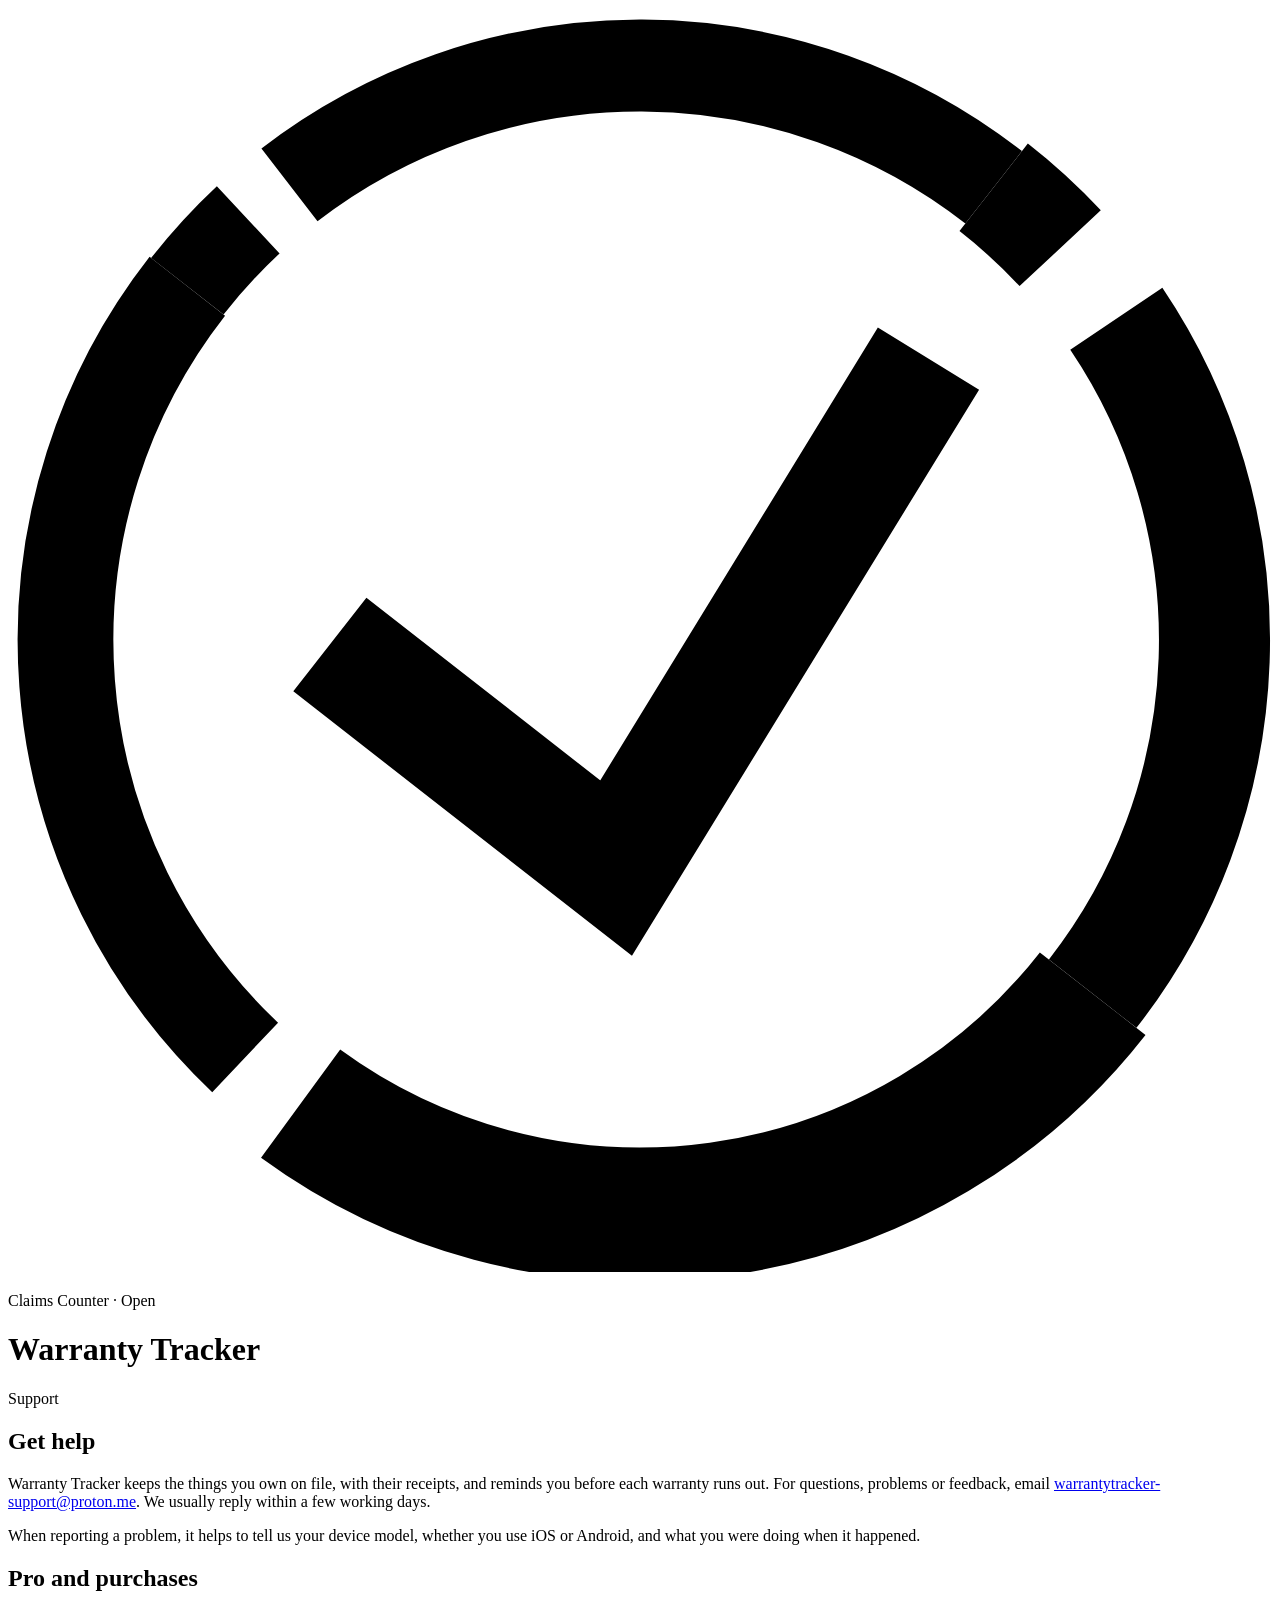
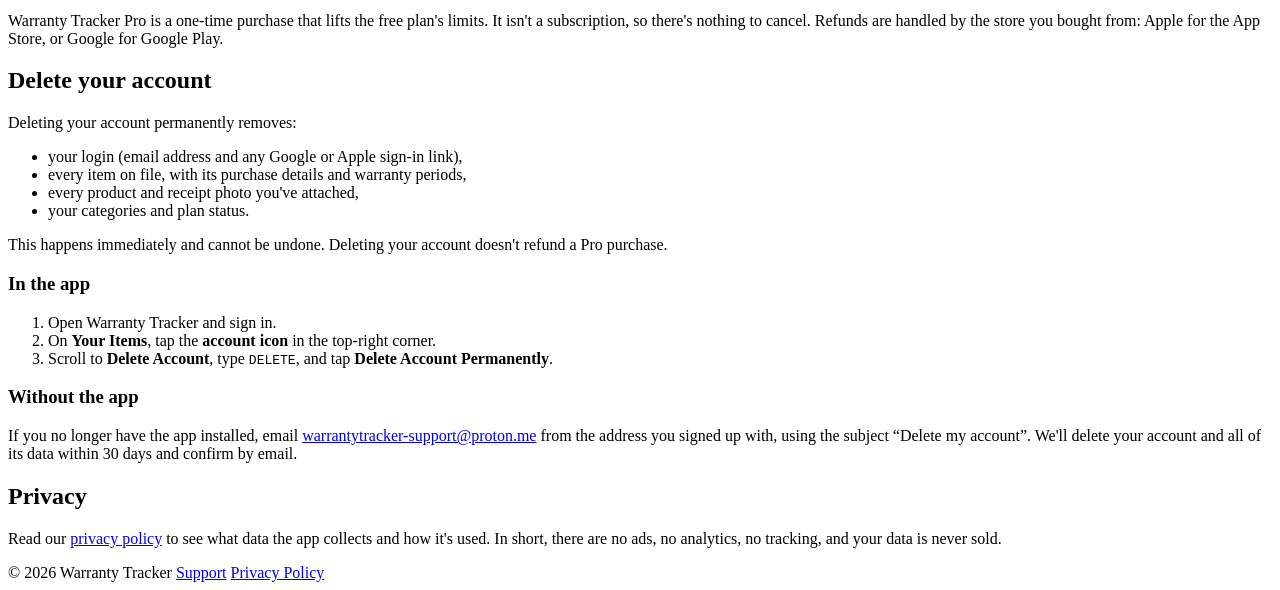
==== index.html @ 3df62c67 "Publish index.html (from warranty-tracker@84dca9d)" ====
<!doctype html>
<html lang="en">
<head>
  <meta charset="utf-8">
  <meta name="viewport" content="width=device-width, initial-scale=1">
  <title>Warranty Tracker Support</title>
  <meta name="description" content="Help, contact details and account deletion for the Warranty Tracker app.">
  <link rel="icon" href="favicon.png">
  <link rel="preconnect" href="https://fonts.googleapis.com">
  <link rel="preconnect" href="https://fonts.gstatic.com" crossorigin>
  <link href="https://fonts.googleapis.com/css2?family=Barlow:wght@400;600&family=Barlow+Condensed:wght@600;700&family=IBM+Plex+Mono:wght@400;500&display=swap" rel="stylesheet">
  <link rel="stylesheet" href="style.css">
</head>
<body>
  <header class="booth">
    <div class="booth-inner">
      <svg viewBox="0 0 66 66" fill="none" stroke="currentColor" aria-hidden="true"><g transform="rotate(-7 33 33)"><path d="M19.09 33.45L30.31 44.67L47.81 22.68" stroke-width="6.2" stroke-linecap="square"/><path d="M11.79 11.79A30 30 0 0 1 15.37 8.73" stroke-width="4.8"/><path d="M17.73 7.18A30 30 0 0 1 54.21 11.79" stroke-width="4.8"/><path d="M54.21 11.79A30 30 0 0 1 57.27 15.37" stroke-width="5.8"/><path d="M59.73 19.38A30 30 0 0 1 54.21 54.21" stroke-width="5.8"/><path d="M54.21 54.21A30 30 0 0 1 12.46 54.87" stroke-width="7"/><path d="M9.88 52.12A30 30 0 0 1 11.79 11.79" stroke-width="5"/></g></svg>
      <div>
        <p class="kicker">Claims Counter · Open</p>
        <h1>Warranty Tracker</h1>
      </div>
    </div>
  </header>

  <main>
    <article class="stub">
      <span class="overprint">Support</span>

      <h2>Get help</h2>
      <p>
        Warranty Tracker keeps the things you own on file, with their receipts, and reminds you before
        each warranty runs out. For questions, problems or feedback, email
        <a href="mailto:warrantytracker-support@proton.me">warrantytracker-support@proton.me</a>.
        We usually reply within a few working days.
      </p>
      <p>When reporting a problem, it helps to tell us your device model, whether you use iOS or Android, and what you were doing when it happened.</p>

      <h2>Pro and purchases</h2>
      <p>
        Warranty Tracker Pro is a one-time purchase that lifts the free plan's limits. It isn't a
        subscription, so there's nothing to cancel. Refunds are handled by the store you bought from:
        Apple for the App Store, or Google for Google Play.
      </p>

      <h2 id="delete-account">Delete your account</h2>
      <p>Deleting your account permanently removes:</p>
      <ul>
        <li>your login (email address and any Google or Apple sign-in link),</li>
        <li>every item on file, with its purchase details and warranty periods,</li>
        <li>every product and receipt photo you've attached,</li>
        <li>your categories and plan status.</li>
      </ul>
      <p>
        This happens immediately and cannot be undone. Deleting your account doesn't refund a Pro purchase.
      </p>

      <div class="danger">
        <h3>In the app</h3>
        <ol>
          <li>Open Warranty Tracker and sign in.</li>
          <li>On <strong>Your Items</strong>, tap the <strong>account icon</strong> in the top-right corner.</li>
          <li>Scroll to <strong>Delete Account</strong>, type <code>DELETE</code>, and tap
            <strong>Delete Account Permanently</strong>.</li>
        </ol>
      </div>

      <h3>Without the app</h3>
      <p>
        If you no longer have the app installed, email
        <a href="mailto:warrantytracker-support@proton.me?subject=Delete%20my%20account">warrantytracker-support@proton.me</a>
        from the address you signed up with, using the subject “Delete my account”. We'll delete your
        account and all of its data within 30 days and confirm by email.
      </p>

      <h2>Privacy</h2>
      <p>
        Read our <a href="privacy.html">privacy policy</a> to see what data the app collects and how it's
        used. In short, there are no ads, no analytics, no tracking, and your data is never sold.
      </p>
    </article>
  </main>

  <footer>
    <span>© 2026 Warranty Tracker</span>
    <a href="./">Support</a>
    <a href="privacy.html">Privacy Policy</a>
  </footer>
</body>
</html>
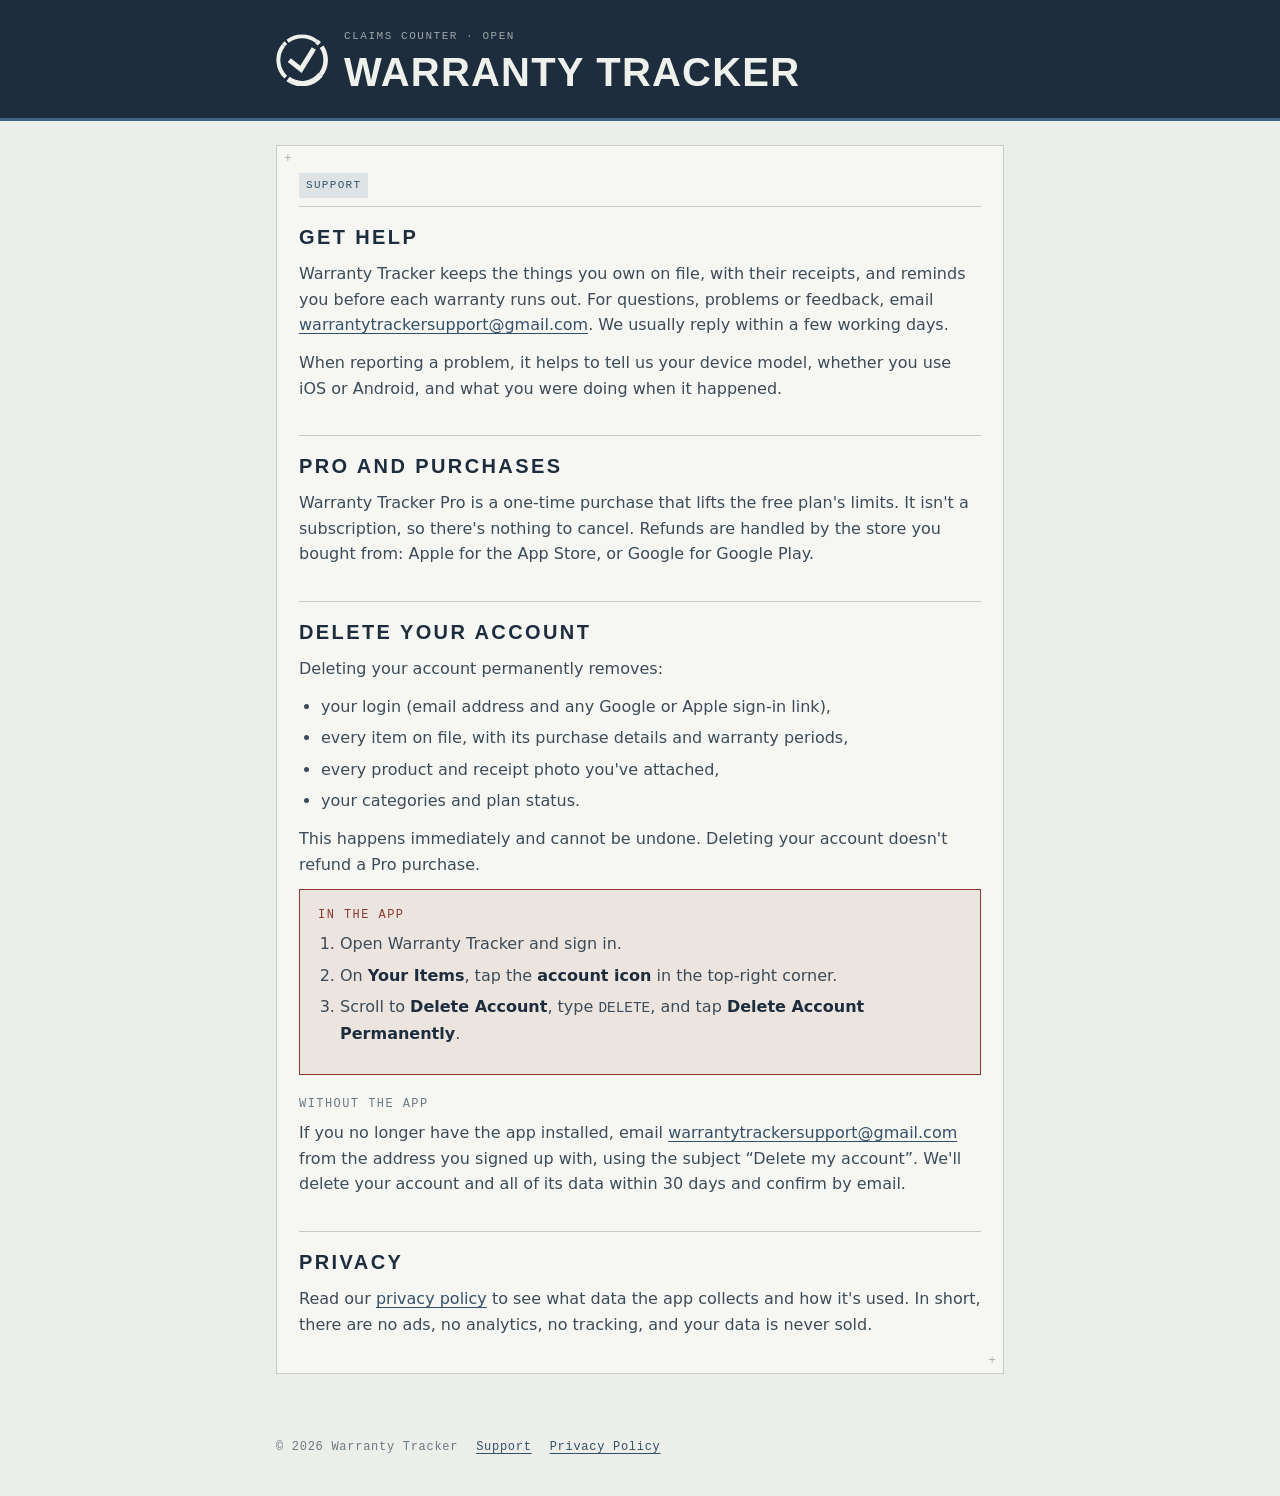
==== commit 6e3ced4c: "Support email: warrantytrackersupport@gmail.com" ====
--- a/index.html
+++ b/index.html
@@ -30,7 +30,7 @@
       <p>
         Warranty Tracker keeps the things you own on file, with their receipts, and reminds you before
         each warranty runs out. For questions, problems or feedback, email
-        <a href="mailto:warrantytracker-support@proton.me">warrantytracker-support@proton.me</a>.
+        <a href="mailto:warrantytrackersupport@gmail.com">warrantytrackersupport@gmail.com</a>.
         We usually reply within a few working days.
       </p>
       <p>When reporting a problem, it helps to tell us your device model, whether you use iOS or Android, and what you were doing when it happened.</p>
@@ -67,7 +67,7 @@
       <h3>Without the app</h3>
       <p>
         If you no longer have the app installed, email
-        <a href="mailto:warrantytracker-support@proton.me?subject=Delete%20my%20account">warrantytracker-support@proton.me</a>
+        <a href="mailto:warrantytrackersupport@gmail.com?subject=Delete%20my%20account">warrantytrackersupport@gmail.com</a>
         from the address you signed up with, using the subject “Delete my account”. We'll delete your
         account and all of its data within 30 days and confirm by email.
       </p>
--- a/style.css
+++ b/style.css
@@ -0,0 +1,254 @@
+/* Claim Check web pages — colours mirror lib/design-tokens.ts (keep in sync if the palette changes). */
+
+:root {
+  --paper: #ECEEE9;
+  --paper-raised: #F6F7F3;
+  --booth: #1D2D3D;
+  --on-booth: #EEF1EC;
+  --on-booth-soft: rgba(238, 241, 236, 0.62);
+  --ink: #1D2D3D;
+  --ink-soft: #3C4B57;
+  --muted: #6C7A83;
+  --rule: rgba(29, 45, 61, 0.22);
+  --mark: rgba(29, 45, 61, 0.34);
+  --steel: #416180;
+  --steel-ink: #345069;
+  --overprint: rgba(65, 97, 128, 0.13);
+  --expired: #8C3A30;
+  --expired-wash: rgba(140, 58, 48, 0.10);
+  --todo: #8A6614;
+  --todo-wash: rgba(138, 102, 20, 0.14);
+  color-scheme: light;
+}
+
+@media (prefers-color-scheme: dark) {
+  :root:not([data-theme="light"]) {
+    --paper: #141D25;
+    --paper-raised: #1C2833;
+    --booth: #0E161D;
+    --on-booth: #E2E6DF;
+    --on-booth-soft: rgba(226, 230, 223, 0.58);
+    --ink: #E2E6DF;
+    --ink-soft: #B6C0BB;
+    --muted: #8794A0;
+    --rule: rgba(226, 230, 223, 0.20);
+    --mark: rgba(226, 230, 223, 0.30);
+    --steel: #5980A6;
+    --steel-ink: #94BCE3;
+    --overprint: rgba(148, 188, 227, 0.16);
+    --expired: #D1897C;
+    --expired-wash: rgba(209, 137, 124, 0.13);
+    --todo: #D3B06A;
+    --todo-wash: rgba(211, 176, 106, 0.16);
+    color-scheme: dark;
+  }
+}
+
+:root[data-theme="dark"] {
+  --paper: #141D25;
+  --paper-raised: #1C2833;
+  --booth: #0E161D;
+  --on-booth: #E2E6DF;
+  --on-booth-soft: rgba(226, 230, 223, 0.58);
+  --ink: #E2E6DF;
+  --ink-soft: #B6C0BB;
+  --muted: #8794A0;
+  --rule: rgba(226, 230, 223, 0.20);
+  --mark: rgba(226, 230, 223, 0.30);
+  --steel: #5980A6;
+  --steel-ink: #94BCE3;
+  --overprint: rgba(148, 188, 227, 0.16);
+  --expired: #D1897C;
+  --expired-wash: rgba(209, 137, 124, 0.13);
+  --todo: #D3B06A;
+  --todo-wash: rgba(211, 176, 106, 0.16);
+  color-scheme: dark;
+}
+
+* { box-sizing: border-box; }
+
+html { -webkit-text-size-adjust: 100%; }
+
+body {
+  margin: 0;
+  background: var(--paper);
+  color: var(--ink);
+  font-family: 'Barlow', system-ui, sans-serif;
+  font-size: 16px;
+  line-height: 1.6;
+}
+
+a { color: var(--steel-ink); text-underline-offset: 3px; }
+a:hover { color: var(--steel); }
+
+/* ── booth header ─────────────────────────────── */
+.booth {
+  background: var(--booth);
+  color: var(--on-booth);
+  border-bottom: 3px solid var(--steel);
+}
+.booth-inner {
+  max-width: 760px;
+  margin: 0 auto;
+  padding: 28px 16px 26px;
+  display: flex;
+  align-items: center;
+  gap: 16px;
+}
+.booth svg { width: 52px; height: 52px; flex: none; }
+.booth .kicker {
+  font-family: 'IBM Plex Mono', ui-monospace, monospace;
+  font-weight: 500;
+  font-size: 11px;
+  letter-spacing: 0.14em;
+  text-transform: uppercase;
+  color: var(--on-booth-soft);
+  margin: 0 0 6px;
+}
+.booth h1 {
+  font-family: 'Barlow Condensed', 'Barlow', sans-serif;
+  font-weight: 700;
+  font-size: clamp(30px, 7vw, 40px);
+  line-height: 1;
+  letter-spacing: 0.03em;
+  text-transform: uppercase;
+  margin: 0;
+}
+
+/* ── document ─────────────────────────────────── */
+main {
+  max-width: 760px;
+  margin: 0 auto;
+  padding: 24px 16px 64px;
+}
+
+.stub {
+  position: relative;
+  background: var(--paper-raised);
+  border: 1px solid var(--rule);
+  padding: 24px 22px;
+}
+/* corner registration marks, as on the app's ticket stubs */
+.stub::before, .stub::after {
+  content: '+';
+  position: absolute;
+  font-family: 'IBM Plex Mono', monospace;
+  font-size: 13px;
+  line-height: 1;
+  color: var(--mark);
+}
+.stub::before { top: 6px; left: 7px; }
+.stub::after { bottom: 6px; right: 7px; }
+
+.meta {
+  font-family: 'IBM Plex Mono', ui-monospace, monospace;
+  font-size: 12px;
+  letter-spacing: 0.08em;
+  text-transform: uppercase;
+  color: var(--muted);
+  margin: 0 0 18px;
+}
+
+h2 {
+  font-family: 'Barlow Condensed', 'Barlow', sans-serif;
+  font-weight: 600;
+  font-size: 20px;
+  letter-spacing: 0.12em;
+  text-transform: uppercase;
+  color: var(--ink);
+  margin: 34px 0 8px;
+  padding-top: 14px;
+  border-top: 1px solid var(--rule);
+}
+.stub > h2:first-of-type { margin-top: 8px; }
+
+h3 {
+  font-family: 'IBM Plex Mono', ui-monospace, monospace;
+  font-weight: 500;
+  font-size: 12px;
+  letter-spacing: 0.12em;
+  text-transform: uppercase;
+  color: var(--muted);
+  margin: 20px 0 6px;
+}
+
+p, li { color: var(--ink-soft); }
+p { margin: 0 0 12px; }
+ul, ol { margin: 0 0 12px; padding-left: 22px; }
+li { margin-bottom: 6px; }
+strong { color: var(--ink); font-weight: 600; }
+
+table {
+  width: 100%;
+  border-collapse: collapse;
+  margin: 8px 0 16px;
+  font-size: 15px;
+}
+th, td {
+  text-align: left;
+  vertical-align: top;
+  padding: 9px 10px;
+  border-bottom: 1px solid var(--rule);
+}
+th {
+  font-family: 'IBM Plex Mono', ui-monospace, monospace;
+  font-weight: 500;
+  font-size: 11px;
+  letter-spacing: 0.12em;
+  text-transform: uppercase;
+  color: var(--muted);
+}
+td { color: var(--ink-soft); }
+.table-wrap { overflow-x: auto; }
+
+code, .mono {
+  font-family: 'IBM Plex Mono', ui-monospace, monospace;
+  font-size: 0.9em;
+}
+
+.overprint {
+  display: inline-block;
+  background: var(--overprint);
+  color: var(--steel-ink);
+  font-family: 'IBM Plex Mono', ui-monospace, monospace;
+  font-size: 11px;
+  letter-spacing: 0.12em;
+  text-transform: uppercase;
+  padding: 4px 7px;
+}
+
+.danger {
+  border: 1px solid var(--expired);
+  background: var(--expired-wash);
+  padding: 16px 18px;
+  margin: 12px 0 8px;
+}
+.danger h3 { color: var(--expired); margin-top: 0; }
+
+/* Unfilled placeholders — impossible to miss until replaced. */
+.todo {
+  background: var(--todo-wash);
+  color: var(--todo);
+  font-family: 'IBM Plex Mono', ui-monospace, monospace;
+  font-size: 0.9em;
+  padding: 1px 5px;
+  outline: 1px dashed var(--todo);
+}
+
+footer {
+  max-width: 760px;
+  margin: 0 auto;
+  padding: 0 16px 40px;
+  font-family: 'IBM Plex Mono', ui-monospace, monospace;
+  font-size: 12px;
+  letter-spacing: 0.06em;
+  color: var(--muted);
+  display: flex;
+  flex-wrap: wrap;
+  gap: 8px 18px;
+}
+
+@media (max-width: 480px) {
+  .stub { padding: 20px 16px; }
+  .booth svg { width: 42px; height: 42px; }
+}
